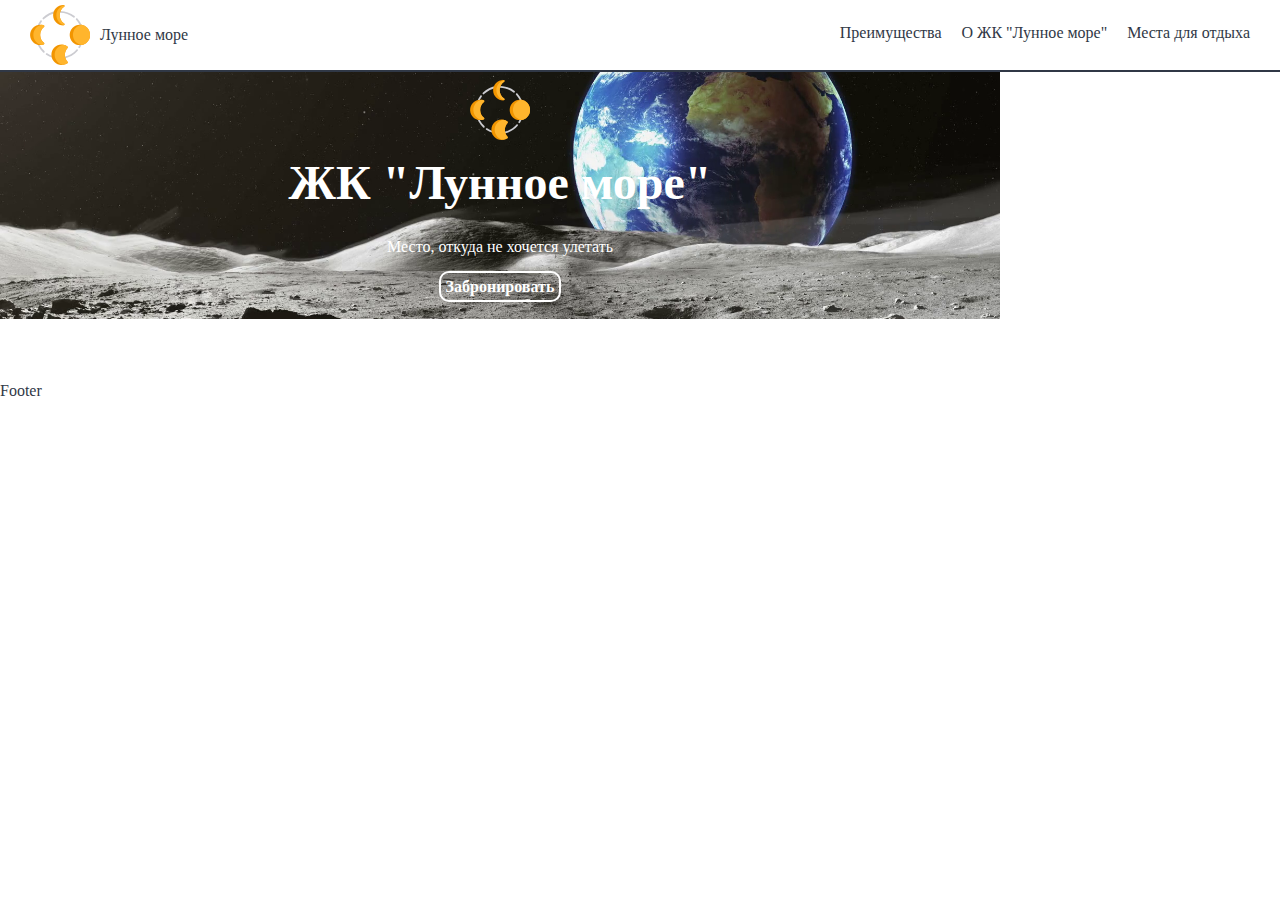
==== html-boilerplate-master/src/index.html @ 0a8fdeab "update index.html and style.css pass 4" ====
<!DOCTYPE html>
<html lang="ru">
<head>
    <meta charset="UTF-8">
    <meta name="viewport" content="width=device-width, initial-scale=1.0">
    <meta http-equiv="X-UA-Compatible" content="ie=edge">
    <title>Project1_Rrudger</title>

    <link rel="stylesheet" href="styles/style.css">
</head>
<body>
	<header class='header'>
		<div class='logo'><img src='images/logo.svg' height='60px' hspace='10ox' alt='logo'> Лунное море</div>
		<nav>
			<ul class='horizontal_menu'>
			<li>Преимущества</li>
				<li>О ЖК "Лунное море"</li>
				<li>Места для отдыха</li>
			</ul>
		</nav>
	</header>
	<main>
		<div class='block1'>
			<img src="images/logo.svg" height="60px" alt="logo"/>
			<h1>ЖК "Лунное море"</h1>
			<p>Место, откуда не хочется улетать</p>
			<a href="www.yandex.ru">Забронировать</a>
		</div>
	</main>
	<footer>Footer</footer>
</body>
</html>
---- html-boilerplate-master/src/styles/style.css ----
body {
	font-family: serif;
	font-size: 16px;
	color: #303846;
	line-height: 1.5;
	margin-left:0;
}

h1 {
	font-size:3em;
	margin-bottom: 0;
	margin-top:0;
}

h2 {
	font-size: 1.8em;
	margin-top:0;
	margin-bottom:0.5em;
}
.header {
	position:fixed;
	top:0;
	left:0;
	right:0;
	height:60px;
	padding:5px 20px 5px 20px;
	border-bottom-style:solid;
	border-bottom-width:2px;
	background:#fff;
	display:flex;
	justify-content:space-between;
}

.horizontal_menu {
	display: flex;
	align-items:center;
	justify-content: flex-end;
	list-style: none;
}

.horizontal_menu li {
	padding:0 10px;
}

.logo {
	display:flex;
	align-items:center;
}

.block1{
	width:1000px;
	flex:1 1 auto;
	margin: 60px 0 60px;
	padding: 20px 0 20px;
	background: url("../images/banner.png");
	background-position:center;
	background-size:cover;
	color:#fff;
	text-align:center;
}

.block1 a{
	text-decoration:none;
	font-size:1em;
	font-weight:bold;
	color:#fff;
	border: 2px solid #fff;
	border-radius:10px;
	margin:0 10px;
	padding:5px;
}

main {}


/** CSS STYLE **/
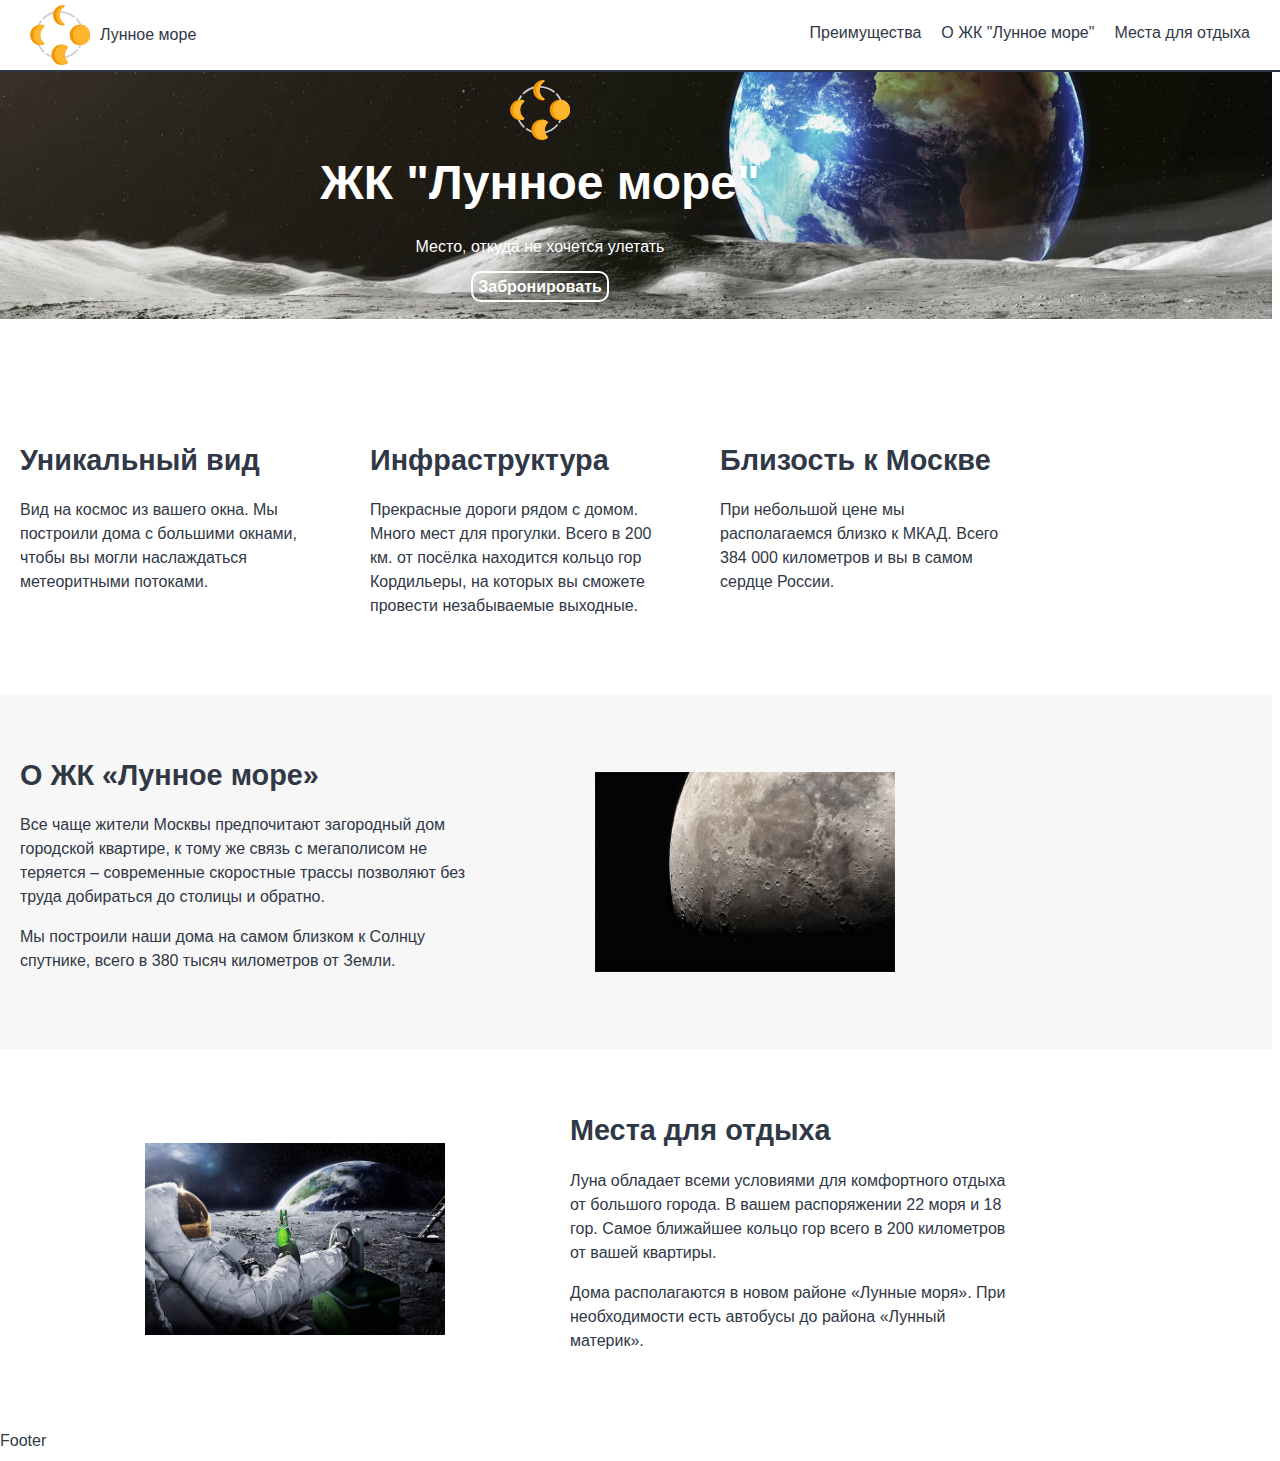
==== commit 3de0b073: "update indext.html and style.css pass5" ====
--- a/html-boilerplate-master/src/index.html
+++ b/html-boilerplate-master/src/index.html
@@ -13,19 +13,58 @@
 		<div class='logo'><img src='images/logo.svg' height='60px' hspace='10ox' alt='logo'> Лунное море</div>
 		<nav>
 			<ul class='horizontal_menu'>
-			<li>Преимущества</li>
-				<li>О ЖК "Лунное море"</li>
-				<li>Места для отдыха</li>
+				<li><a href="#advantage">Преимущества</a></li>
+				<li><a href="#about_JK">О ЖК "Лунное море"</a></li>
+				<li><a href="#place_for_rest">Места для отдыха</a></li>
 			</ul>
 		</nav>
 	</header>
 	<main>
 		<div class='block1'>
-			<img src="images/logo.svg" height="60px" alt="logo"/>
-			<h1>ЖК "Лунное море"</h1>
-			<p>Место, откуда не хочется улетать</p>
-			<a href="www.yandex.ru">Забронировать</a>
+			<div class='textblock'>
+				<img src="images/logo.svg" height="60px" alt="logo"/>
+				<h1>ЖК "Лунное море"</h1>
+				<p>Место, откуда не хочется улетать</p>
+				<a href="www.yandex.ru">Забронировать</a>
+			</div>
 		</div>
+
+		<section class="advantage"><a name="advantage"></a>
+			<div class="inside_block">
+			<div class="textblock">
+				<h2>Уникальный вид</h2>
+				<p>Вид на космос из вашего окна. Мы построили дома с большими окнами, чтобы вы могли наслаждаться метеоритными потоками.</p>
+			</div>
+			<div class="textblock">
+				<h2>Инфраструктура</h2>
+				<p>Прекрасные дороги рядом с домом. Много мест для прогулки. Всего в 200 км. от посёлка находится кольцо гор Кордильеры, на которых вы сможете провести незабываемые выходные.</p>
+			</div>
+			<div class="textblock">
+				<h2>Близость к Москве</h2>
+				<p>При небольшой цене мы располагаемся близко к МКАД. Всего 384 000 километров и вы в самом сердце России.</p>
+			</div>
+			</div>
+		</section>
+		<section class="about_JK"><a name="about_JK"></a>
+			<div class="inside_block">
+			<div class="textblock">
+				<h2>О ЖК «Лунное море»</h2>
+				<p>Все чаще жители Москвы предпочитают загородный дом городской квартире, к тому же связь с мегаполисом не теряется – современные скоростные трассы позволяют без труда добираться до столицы и обратно.</p>
+				<p>Мы построили наши дома на самом близком к Солнцу спутнике, всего в 380 тысяч километров от Земли.</p>
+			</div>
+				<img src="images/moon-1.jpg" alt="moon1">
+			</div>
+		</section>
+		<section class="place_for_rest"><a name="place_for_rest"></a>
+			<div class="inside_block">
+			<img src="images/moon-2.jpg" alt="moon2">
+			<div class="textblock">
+				<h2>Места для отдыха</h2>
+				<p>Луна обладает всеми условиями для комфортного отдыха от большого города. В вашем распоряжении 22 моря и 18 гор. Самое ближайшее кольцо гор всего в 200 километров от вашей квартиры.</p>
+				<p>Дома располагаются в новом районе «Лунные моря». При необходимости есть автобусы до района «Лунный материк».</p>
+			</div>
+			</div>
+		</section>
 	</main>
 	<footer>Footer</footer>
 </body>
--- a/html-boilerplate-master/src/styles/style.css
+++ b/html-boilerplate-master/src/styles/style.css
@@ -1,5 +1,5 @@
 body {
-	font-family: serif;
+	font-family: sans-serif;
 	font-size: 16px;
 	color: #303846;
 	line-height: 1.5;
@@ -16,7 +16,9 @@
 	font-size: 1.8em;
 	margin-top:0;
 	margin-bottom:0.5em;
+	white-space:nowrap;
 }
+
 .header {
 	position:fixed;
 	top:0;
@@ -42,13 +44,18 @@
 	padding:0 10px;
 }
 
+nav a {
+	color:#303846;
+	text-decoration:none;
+}
+
 .logo {
 	display:flex;
 	align-items:center;
 }
 
 .block1{
-	width:1000px;
+	width:100%;
 	flex:1 1 auto;
 	margin: 60px 0 60px;
 	padding: 20px 0 20px;
@@ -56,7 +63,12 @@
 	background-position:center;
 	background-size:cover;
 	color:#fff;
+}
+
+.block1 .textblock {
+	width:1000px;
 	text-align:center;
+	padding:0 40px;
 }
 
 .block1 a{
@@ -70,7 +82,33 @@
 	padding:5px;
 }
 
-main {}
+.inside_block {
+	width:1000px;
+	padding:60px 20px;
+	display:flex;
+        flex-direction:row;
+	justify-content:space-between;
+}
+
+.inside_block .textblock {
+        width:45%;
+}
+
+.inside_block img {
+        width:30%;
+        max-width:100%;
+        height:auto;
+        margin:auto;
+}
+
+.advantage .textblock {
+	width:30%;
+}
+
+.about_JK {
+	width:100%;
+	background-color:#f7f7f7;
+}
 
 
 /** CSS STYLE **/
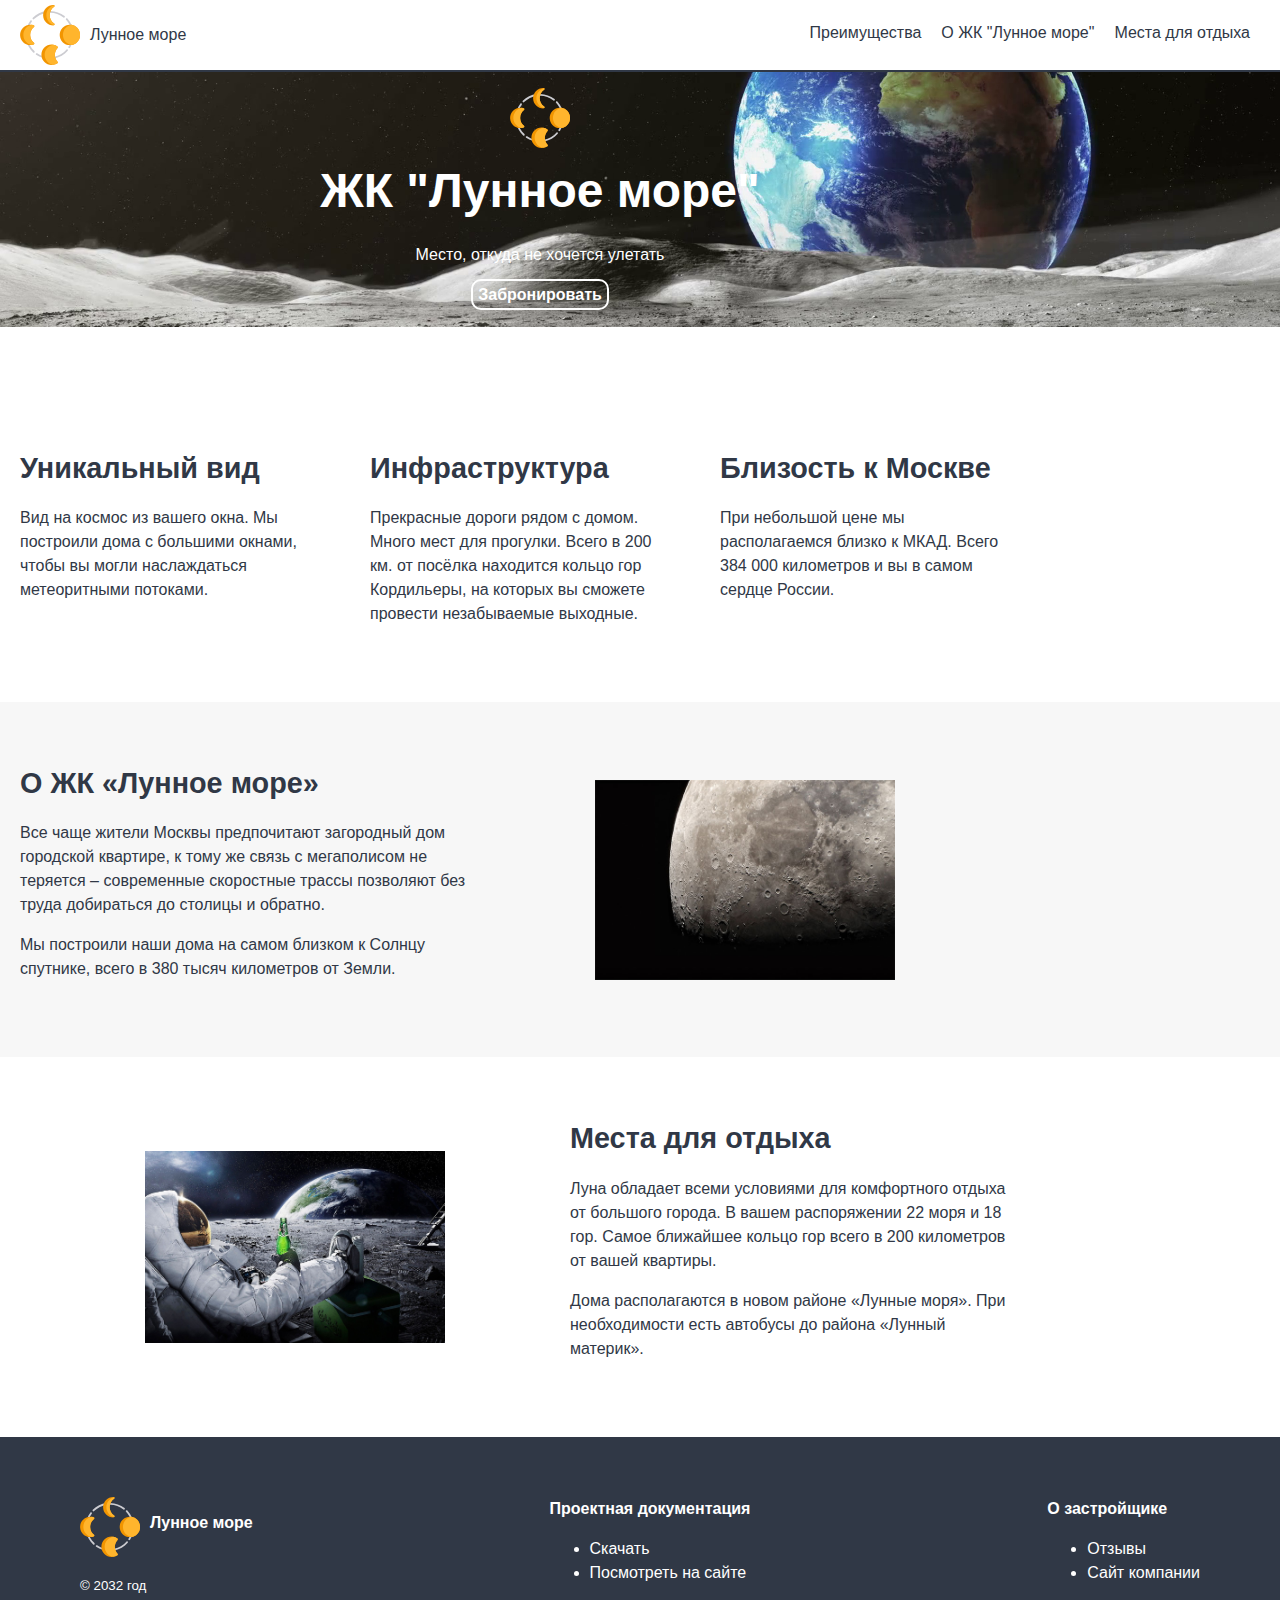
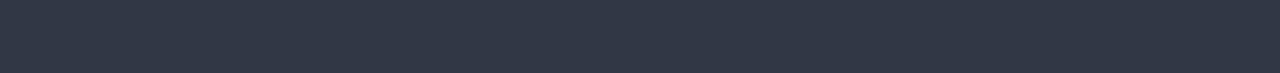
==== commit 9d4619cc: "update index.html and style.css pass 6" ====
--- a/html-boilerplate-master/src/index.html
+++ b/html-boilerplate-master/src/index.html
@@ -10,7 +10,7 @@
 </head>
 <body>
 	<header class='header'>
-		<div class='logo'><img src='images/logo.svg' height='60px' hspace='10ox' alt='logo'> Лунное море</div>
+		<div class='logo'><img src='images/logo.svg' height='60px' alt='logo'> Лунное море</div>
 		<nav>
 			<ul class='horizontal_menu'>
 				<li><a href="#advantage">Преимущества</a></li>
@@ -19,13 +19,14 @@
 			</ul>
 		</nav>
 	</header>
-	<main>
+
+			<main>
 		<div class='block1'>
 			<div class='textblock'>
 				<img src="images/logo.svg" height="60px" alt="logo"/>
 				<h1>ЖК "Лунное море"</h1>
 				<p>Место, откуда не хочется улетать</p>
-				<a href="www.yandex.ru">Забронировать</a>
+				<a class ="button" href="form.html">Забронировать</a>
 			</div>
 		</div>
 
@@ -66,6 +67,28 @@
 			</div>
 		</section>
 	</main>
-	<footer>Footer</footer>
+<footer>
+		<div class="column">
+			<div class="logo"><img src='images/logo.svg' height='60px' alt='logo'><h2>Лунное море</h2></div>
+			<p><small>&copy 2032 год</small></p>
+		</div>
+		<div class="column">
+			<h2>Проектная документация</h2>
+			<ul>
+				<li>Скачать</li>
+				<li>Посмотреть на сайте</li>
+			</ul>
+
+		</div>
+		<div class="column">
+			<h2>О застройщике</h2>
+			<ul>
+				<li>Отзывы</li>
+				<li>Сайт компании</li>
+			</ul>
+
+		</div>
+	
+</footer>
 </body>
 </html>
--- a/html-boilerplate-master/src/styles/style.css
+++ b/html-boilerplate-master/src/styles/style.css
@@ -1,9 +1,16 @@
+html, body {
+	height:100%;
+}
+
 body {
 	font-family: sans-serif;
 	font-size: 16px;
 	color: #303846;
 	line-height: 1.5;
 	margin-left:0;
+	margin-right:0;
+	display:flex;
+	flex-direction:column;
 }
 
 h1 {
@@ -54,6 +61,10 @@
 	align-items:center;
 }
 
+.logo img {
+	margin-right:10px;
+}
+
 .block1{
 	width:100%;
 	flex:1 1 auto;
@@ -71,7 +82,7 @@
 	padding:0 40px;
 }
 
-.block1 a{
+.button{
 	text-decoration:none;
 	font-size:1em;
 	font-weight:bold;
@@ -110,5 +121,79 @@
 	background-color:#f7f7f7;
 }
 
+main {
+	flex:1 0 auto;
+}
+
+footer {
+	flex: 0 0 auto;
+	background-color:#303846;
+	color:white;
+	padding:60px 40px;
+	display:flex;
+	justify-content:space-between;
+}
+
+footer h2 {
+	font-size:1em;
+	color:white;
+}
+
+.column {
+	margin:0 40px;
+}
+
+
+
+#background_form {
+	background-color:#f7f7f7;
+	position:fixed;
+	width:100%;
+	height:100%;
+	top:0;
+	left:0;
+}
+
+#order_form {
+	margin-left:auto;
+	margin-right:auto;
+	width:50%;
+}
+
+#order_form fieldset {
+	border:1px solid #09d3ac;
+}
+
+#order_form legend {
+	color:#09d3ac;
+	font-weight:bold;
+}
+
+#order_form .button{
+	color:#09d3ac;
+	border:1px solid #09d3ac;
+	padding:10px;
+	margin:20px;
+}
+
+#order_form h2 {
+	padding:10px;
+	text-align:center;
+}
+
+.field_name {
+	grid-area:field_name;
+}
+
+.field {
+	grid-area:field;
+}
+
+.main_field {
+	display:grid;
+	grid-template-columns:repeat(10, 1fr);
+	grid-template-areas:"field_name field_name field field field field field field field field";
+	justify-items:start;
+}
 
 /** CSS STYLE **/
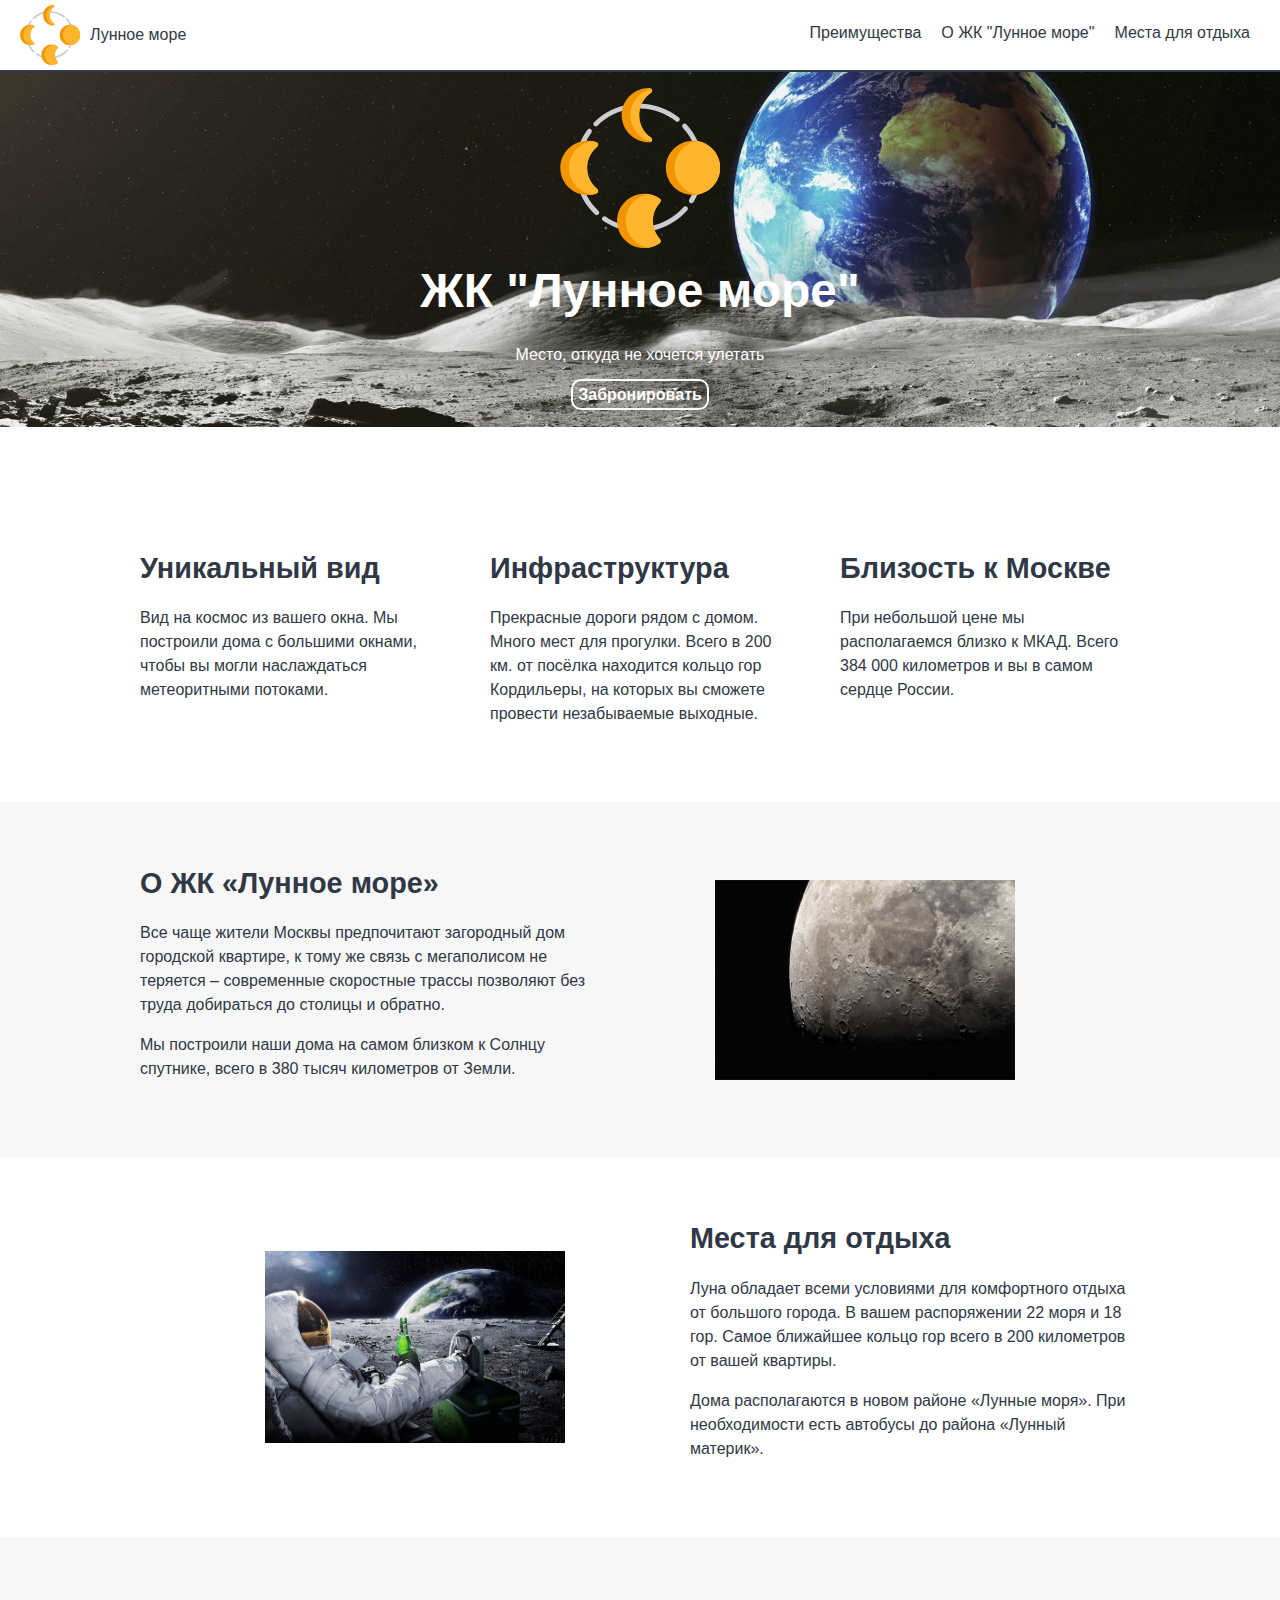
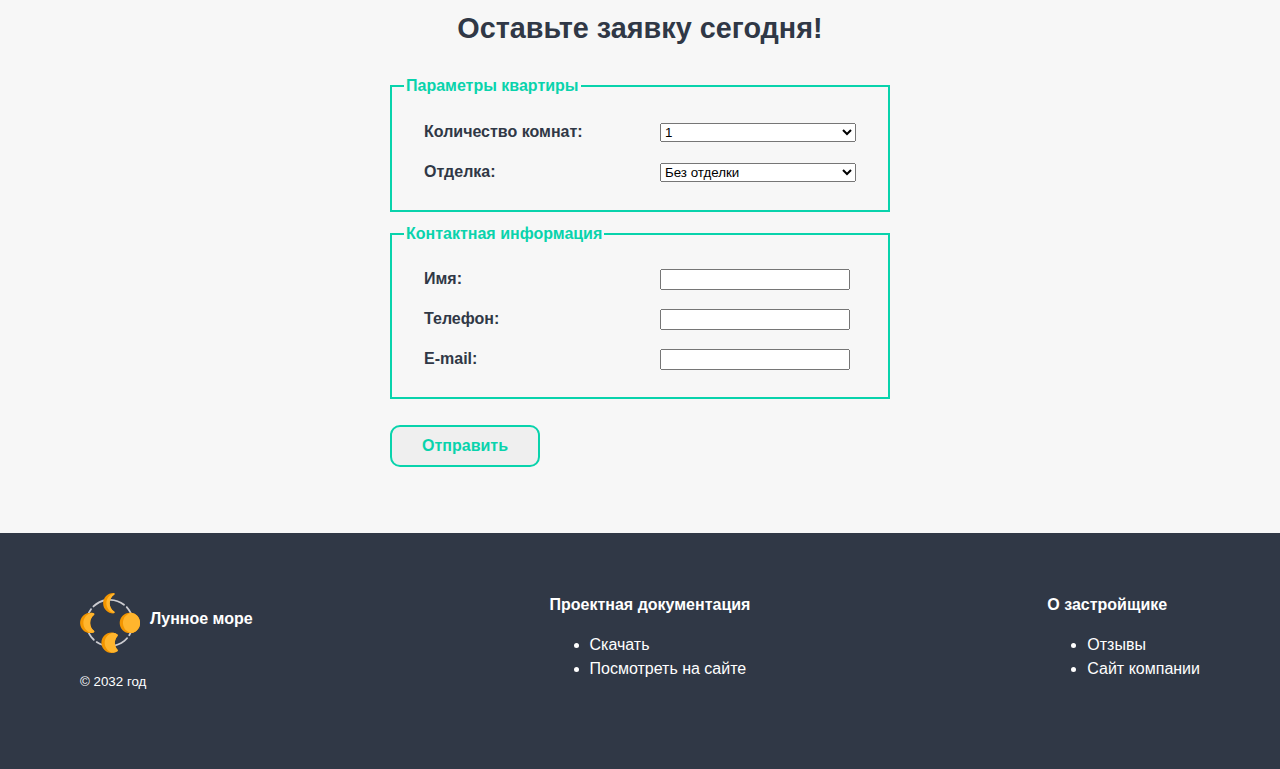
==== commit 951a2254: "update index.html and style.css, delete form.html" ====
--- a/html-boilerplate-master/src/index.html
+++ b/html-boilerplate-master/src/index.html
@@ -12,10 +12,10 @@
 	<header class='header'>
 		<div class='logo'><img src='images/logo.svg' height='60px' alt='logo'> Лунное море</div>
 		<nav>
-			<ul class='horizontal_menu'>
+			<ul class='horizontal-menu'>
 				<li><a href="#advantage">Преимущества</a></li>
-				<li><a href="#about_JK">О ЖК "Лунное море"</a></li>
-				<li><a href="#place_for_rest">Места для отдыха</a></li>
+				<li><a href="#about-JK">О ЖК "Лунное море"</a></li>
+				<li><a href="#place-for-rest">Места для отдыха</a></li>
 			</ul>
 		</nav>
 	</header>
@@ -23,32 +23,32 @@
 			<main>
 		<div class='block1'>
 			<div class='textblock'>
-				<img src="images/logo.svg" height="60px" alt="logo"/>
+				<img src="images/logo.svg" alt="logo"/>
 				<h1>ЖК "Лунное море"</h1>
 				<p>Место, откуда не хочется улетать</p>
-				<a class ="button" href="form.html">Забронировать</a>
+				<a class ="button" href="#order-form">Забронировать</a>
 			</div>
 		</div>
 
-		<section class="advantage"><a name="advantage"></a>
-			<div class="inside_block">
-			<div class="textblock">
+		<section id="advantage">
+			<div class="inside-block">
+			<div class="textblock-width30">
 				<h2>Уникальный вид</h2>
 				<p>Вид на космос из вашего окна. Мы построили дома с большими окнами, чтобы вы могли наслаждаться метеоритными потоками.</p>
 			</div>
-			<div class="textblock">
+			<div class="textblock-width30">
 				<h2>Инфраструктура</h2>
 				<p>Прекрасные дороги рядом с домом. Много мест для прогулки. Всего в 200 км. от посёлка находится кольцо гор Кордильеры, на которых вы сможете провести незабываемые выходные.</p>
 			</div>
-			<div class="textblock">
+			<div class="textblock-width30">
 				<h2>Близость к Москве</h2>
 				<p>При небольшой цене мы располагаемся близко к МКАД. Всего 384 000 километров и вы в самом сердце России.</p>
 			</div>
 			</div>
 		</section>
-		<section class="about_JK"><a name="about_JK"></a>
-			<div class="inside_block">
-			<div class="textblock">
+		<section id="about-JK">
+			<div class="inside-block">
+			<div class="textblock-width45">
 				<h2>О ЖК «Лунное море»</h2>
 				<p>Все чаще жители Москвы предпочитают загородный дом городской квартире, к тому же связь с мегаполисом не теряется – современные скоростные трассы позволяют без труда добираться до столицы и обратно.</p>
 				<p>Мы построили наши дома на самом близком к Солнцу спутнике, всего в 380 тысяч километров от Земли.</p>
@@ -56,23 +56,70 @@
 				<img src="images/moon-1.jpg" alt="moon1">
 			</div>
 		</section>
-		<section class="place_for_rest"><a name="place_for_rest"></a>
-			<div class="inside_block">
+		<section id="place-for-rest">
+			<div class="inside-block">
 			<img src="images/moon-2.jpg" alt="moon2">
-			<div class="textblock">
+			<div class="textblock-width45">
 				<h2>Места для отдыха</h2>
 				<p>Луна обладает всеми условиями для комфортного отдыха от большого города. В вашем распоряжении 22 моря и 18 гор. Самое ближайшее кольцо гор всего в 200 километров от вашей квартиры.</p>
 				<p>Дома располагаются в новом районе «Лунные моря». При необходимости есть автобусы до района «Лунный материк».</p>
 			</div>
 			</div>
 		</section>
+		<div id="background-form">
+			<form id="order-form">
+				<div id="form-inside-block">
+				<h2>Оставьте заявку сегодня!</h2>
+				<fieldset>
+					<legend>Параметры квартиры</legend>
+					<div class="main-field">
+						<div class="field-name">
+							<p>Количество комнат:</p>
+							<p>Отделка:</p>
+						</div>
+
+						<div class="field">
+							<p><select name="camera-select">
+								<option value="1" selected >1</option>
+								<option value="2">2</option>
+								<option value="3">3</option>
+							</select></p>
+
+							<p><select name="decorating">
+								<option value="1" selected>Без отделки</option>
+								<option value="2">Эконом</option>
+								<option value="3">Люкс</option>
+							</select></p>
+						</div>
+					</div>
+				</fieldset>
+				<fieldset>
+					<legend>Контактная информация</legend>
+					<div class="main-field">
+						<div class="field-name">
+							<p><label for="input-name">Имя:</label></p>
+							<p><label for="input-tel">Телефон:</label></p>
+							<p><label for="input-email">E-mail:</label></p>
+						</div>
+						<div class="field">
+							<p><input type="text" id="input-name"></p>
+							<p><input type="text" id="input-tel"</p>
+							<p><input type="text" id="input-email"></p>
+						</div>
+					</div>
+				</fieldset>
+				<p><input type="submit" class="button" form="order-form" value="Отправить"></p>
+				</div>
+			</form>
+		</div>
+
 	</main>
 <footer>
-		<div class="column">
+		<div class="footer-column">
 			<div class="logo"><img src='images/logo.svg' height='60px' alt='logo'><h2>Лунное море</h2></div>
 			<p><small>&copy 2032 год</small></p>
 		</div>
-		<div class="column">
+		<div class="footer-column">
 			<h2>Проектная документация</h2>
 			<ul>
 				<li>Скачать</li>
@@ -80,7 +127,7 @@
 			</ul>
 
 		</div>
-		<div class="column">
+		<div class="footer-column">
 			<h2>О застройщике</h2>
 			<ul>
 				<li>Отзывы</li>
--- a/html-boilerplate-master/src/styles/style.css
+++ b/html-boilerplate-master/src/styles/style.css
@@ -1,5 +1,5 @@
 html, body {
-	height:100%;
+	height: 100%;
 }
 
 body {
@@ -7,193 +7,225 @@
 	font-size: 16px;
 	color: #303846;
 	line-height: 1.5;
-	margin-left:0;
-	margin-right:0;
-	display:flex;
-	flex-direction:column;
+	margin-left: 0;
+	margin-right: 0;
+	display: flex;
+	flex-direction: column;
+	padding: 0;
+}
+
+main {
+        flex: 1 0 auto;
+}
+
+footer {
+        flex: 0 0 auto;
+        background-color: #303846;
+        color: white;
+        padding: 60px 40px;
+        display: flex;
+        justify-content: space-between;
 }
 
 h1 {
-	font-size:3em;
+	font-size: 3em;
 	margin-bottom: 0;
-	margin-top:0;
+	margin-top: 0;
 }
 
 h2 {
 	font-size: 1.8em;
-	margin-top:0;
-	margin-bottom:0.5em;
-	white-space:nowrap;
+	margin-top: 0;
+	margin-bottom: 0.5em;
+	white-space: nowrap;
 }
 
 .header {
-	position:fixed;
-	top:0;
-	left:0;
-	right:0;
-	height:60px;
-	padding:5px 20px 5px 20px;
-	border-bottom-style:solid;
-	border-bottom-width:2px;
-	background:#fff;
-	display:flex;
-	justify-content:space-between;
-}
-
-.horizontal_menu {
-	display: flex;
-	align-items:center;
+	position: fixed;
+	top: 0;
+	left: 0;
+	right: 0;
+	height: 60px;
+	padding: 5px 20px 5px 20px;
+	border-bottom-style: solid;
+	border-bottom-width: 2px;
+	background: #fff;
+	display: flex;
+	justify-content: space-between;
+}
+
+.horizontal-menu {
+	display: flex;
+	align-items: center;
 	justify-content: flex-end;
 	list-style: none;
 }
 
-.horizontal_menu li {
-	padding:0 10px;
+.horizontal-menu li {
+	padding: 0 10px;
 }
 
 nav a {
-	color:#303846;
-	text-decoration:none;
+	color: #303846;
+	text-decoration: none;
 }
 
 .logo {
-	display:flex;
-	align-items:center;
+	display: flex;
+	align-items: center;
 }
 
 .logo img {
-	margin-right:10px;
+	margin-right: 10px;
+}
+
+section {
+	display: flex;
+	align-items: center;
+	align-content: center; 
+	justify-content: center;
 }
 
 .block1{
-	width:100%;
-	flex:1 1 auto;
+	width: 100%;
+	flex: 1 1 auto;
 	margin: 60px 0 60px;
 	padding: 20px 0 20px;
 	background: url("../images/banner.png");
-	background-position:center;
-	background-size:cover;
-	color:#fff;
+	background-position: center;
+	background-size: cover;
+	color: #fff;
+	display: flex;
+	align-items: center;
+	align-content: center; 
+	justify-content: center;
 }
 
 .block1 .textblock {
-	width:1000px;
-	text-align:center;
-	padding:0 40px;
+	width: 1000px;
+	text-align: center;
+	padding: 0 40px;
+}
+
+.block1 .textblock img {
+	height: 10em;
 }
 
 .button{
-	text-decoration:none;
-	font-size:1em;
-	font-weight:bold;
-	color:#fff;
+	text-decoration: none;
+	font-size: 1em;
+	font-weight: bold;
+	color: #fff;
 	border: 2px solid #fff;
-	border-radius:10px;
-	margin:0 10px;
-	padding:5px;
-}
-
-.inside_block {
-	width:1000px;
-	padding:60px 20px;
-	display:flex;
-        flex-direction:row;
-	justify-content:space-between;
-}
-
-.inside_block .textblock {
-        width:45%;
-}
-
-.inside_block img {
-        width:30%;
-        max-width:100%;
-        height:auto;
-        margin:auto;
-}
-
-.advantage .textblock {
-	width:30%;
-}
-
-.about_JK {
-	width:100%;
-	background-color:#f7f7f7;
-}
-
-main {
-	flex:1 0 auto;
-}
-
-footer {
-	flex: 0 0 auto;
-	background-color:#303846;
-	color:white;
-	padding:60px 40px;
-	display:flex;
-	justify-content:space-between;
+	border-radius: 10px;
+	margin: 0 10px;
+	padding: 5px;
+}
+
+.inside-block {
+	width: 1000px;
+	padding: 60px 60px;
+	display: flex;
+        flex-direction: row;
+	justify-content: space-between;
+}
+
+.textblock-width45 {
+        width: 45%;
+}
+
+.inside-block img {
+        width: 30%;
+        max-width: 100%;
+        height: auto;
+        margin: auto;
+}
+
+.textblock-width30 {
+	width: 30%;
+}
+
+#about-JK {
+	width: 100%;
+	background-color: #f7f7f7;
 }
 
 footer h2 {
-	font-size:1em;
-	color:white;
-}
-
-.column {
-	margin:0 40px;
-}
-
-
-
-#background_form {
-	background-color:#f7f7f7;
-	position:fixed;
-	width:100%;
-	height:100%;
-	top:0;
-	left:0;
-}
-
-#order_form {
-	margin-left:auto;
-	margin-right:auto;
-	width:50%;
-}
-
-#order_form fieldset {
-	border:1px solid #09d3ac;
-}
-
-#order_form legend {
-	color:#09d3ac;
-	font-weight:bold;
-}
-
-#order_form .button{
-	color:#09d3ac;
-	border:1px solid #09d3ac;
-	padding:10px;
-	margin:20px;
-}
-
-#order_form h2 {
-	padding:10px;
-	text-align:center;
-}
-
-.field_name {
-	grid-area:field_name;
+	font-size: 1em;
+	color: white;
+}
+
+.footer-column {
+	margin: 0 40px;
+}
+
+
+
+#background-form {
+	background-color: #f7f7f7;
+	margin-bottom:-20px;
+}
+
+#order-form {
+	padding: 60px 0;
+	margin-left: auto;
+	margin-right: auto;
+	width: 1000px;
+}
+
+#form-inside-block {
+	margin-left: auto;
+	margin-right: auto;
+	width: 50%;
+}
+
+#order-form fieldset {
+	margin: 10px 0;
+	border: 2px solid #09d3ac;
+}
+
+#order-form legend {
+	color: #09d3ac;
+	font-weight: bold;
+}
+
+#order-form .button{
+	color: #09d3ac;
+	border: 2px solid #09d3ac;
+	padding: 10px;
+	margin: 10px 0;
+	width: 30%;
+}
+
+#order-form h2 {
+	padding: 10px;
+	text-align: center;
+}
+
+.field-name {
+	margin: 0 20px;
+	grid-area: field-name;
+	font-weight: bold;
 }
 
 .field {
-	grid-area:field;
-}
-
-.main_field {
-	display:grid;
-	grid-template-columns:repeat(10, 1fr);
-	grid-template-areas:"field_name field_name field field field field field field field field";
-	justify-items:start;
+	margin: 0 20px;
+	grid-area: field;
+}
+
+.main-field {
+	display: grid;
+	grid-template-columns: repeat(10, 1fr);
+	grid-template-areas: "field-name field-name field-name field-name field-name field field field field field field";
+}
+
+select {
+	width: 100%;
+}
+
+.field input {
+	width: 93%;
+
 }
 
 /** CSS STYLE **/
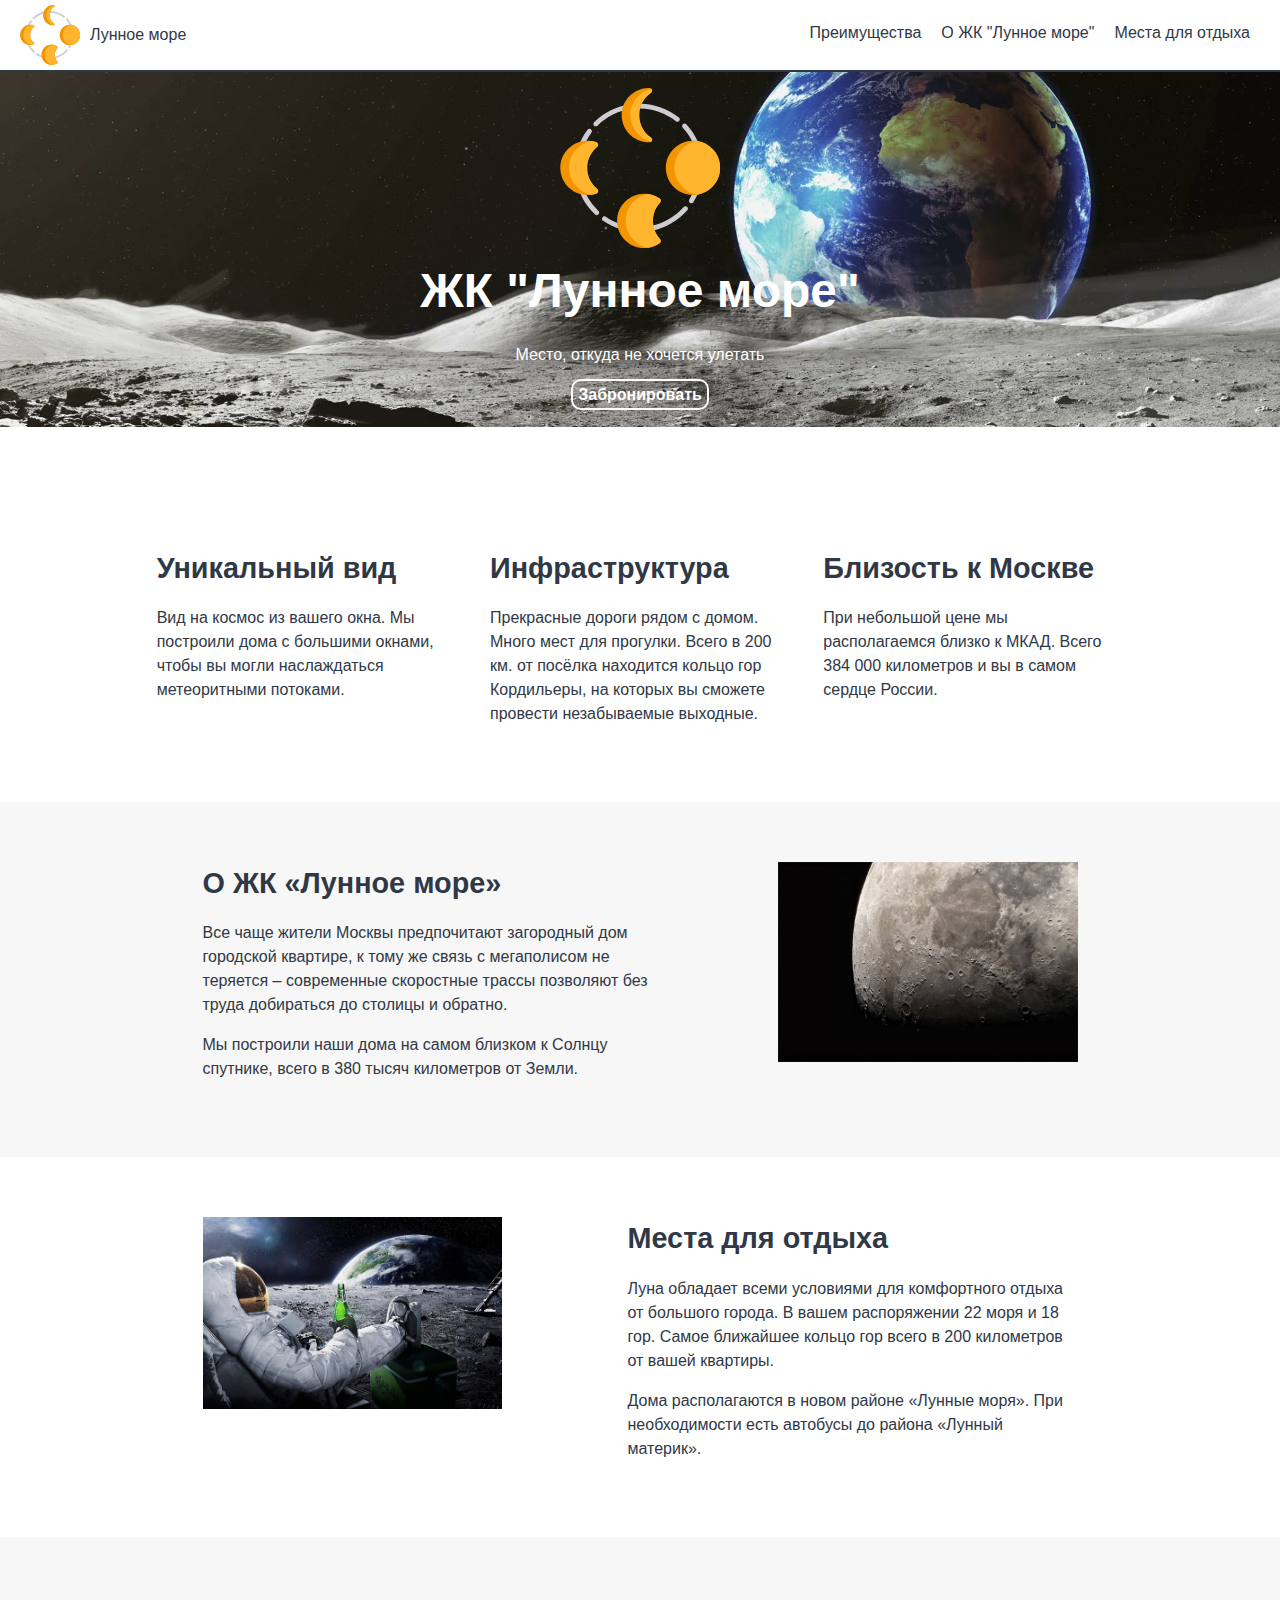
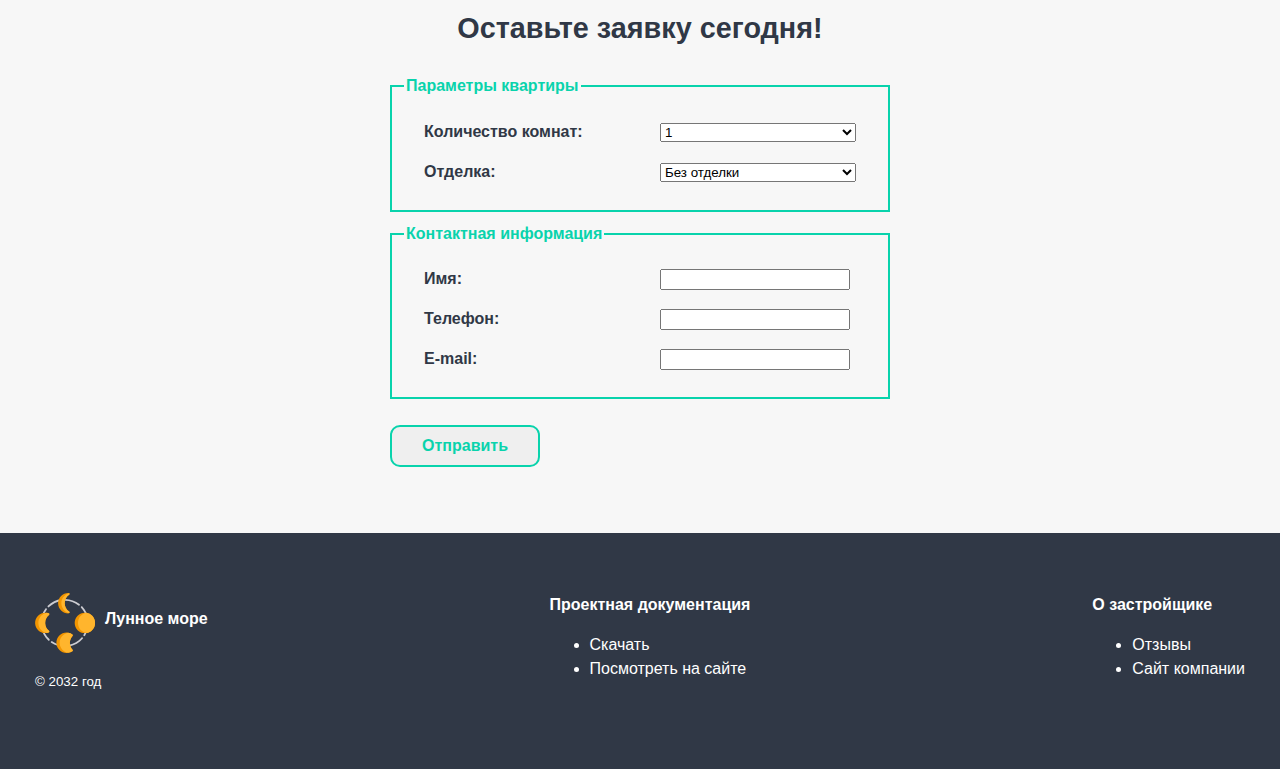
==== commit 40131ff8: "update index.html and style.css check2" ====
--- a/html-boilerplate-master/src/index.html
+++ b/html-boilerplate-master/src/index.html
@@ -8,11 +8,11 @@
 
     <link rel="stylesheet" href="styles/style.css">
 </head>
-<body>
-	<header class='header'>
-		<div class='logo'><img src='images/logo.svg' height='60px' alt='logo'> Лунное море</div>
+<body class='flex-block'>
+	<header class='flex-block header'>
+		<div class='flex-block logo'><img src='images/logo.svg' height='60px' alt='logo'> Лунное море</div>
 		<nav>
-			<ul class='horizontal-menu'>
+			<ul class='flex-block horizontal-menu'>
 				<li><a href="#advantage">Преимущества</a></li>
 				<li><a href="#about-JK">О ЖК "Лунное море"</a></li>
 				<li><a href="#place-for-rest">Места для отдыха</a></li>
@@ -21,8 +21,8 @@
 	</header>
 
 			<main>
-		<div class='block1'>
-			<div class='textblock'>
+		<div class='flex-block description'>
+			<div class='container'>
 				<img src="images/logo.svg" alt="logo"/>
 				<h1>ЖК "Лунное море"</h1>
 				<p>Место, откуда не хочется улетать</p>
@@ -30,45 +30,45 @@
 			</div>
 		</div>
 
-		<section id="advantage">
-			<div class="inside-block">
-			<div class="textblock-width30">
+		<section class='flex-block section' id="advantage">
+			<div class="flex-block container">
+			<div class="width-30">
 				<h2>Уникальный вид</h2>
 				<p>Вид на космос из вашего окна. Мы построили дома с большими окнами, чтобы вы могли наслаждаться метеоритными потоками.</p>
 			</div>
-			<div class="textblock-width30">
+			<div class="width-30">
 				<h2>Инфраструктура</h2>
 				<p>Прекрасные дороги рядом с домом. Много мест для прогулки. Всего в 200 км. от посёлка находится кольцо гор Кордильеры, на которых вы сможете провести незабываемые выходные.</p>
 			</div>
-			<div class="textblock-width30">
+			<div class="width-30">
 				<h2>Близость к Москве</h2>
 				<p>При небольшой цене мы располагаемся близко к МКАД. Всего 384 000 километров и вы в самом сердце России.</p>
 			</div>
 			</div>
 		</section>
-		<section id="about-JK">
-			<div class="inside-block">
-			<div class="textblock-width45">
+		<section id="about-JK" class="flex-block section about-JK">
+			<div class="flex-block container">
+			<div class="width-45">
 				<h2>О ЖК «Лунное море»</h2>
 				<p>Все чаще жители Москвы предпочитают загородный дом городской квартире, к тому же связь с мегаполисом не теряется – современные скоростные трассы позволяют без труда добираться до столицы и обратно.</p>
 				<p>Мы построили наши дома на самом близком к Солнцу спутнике, всего в 380 тысяч километров от Земли.</p>
 			</div>
-				<img src="images/moon-1.jpg" alt="moon1">
+			<div class="width-30 image"><img src="images/moon-1.jpg" alt="moon1"></div>
 			</div>
 		</section>
-		<section id="place-for-rest">
-			<div class="inside-block">
-			<img src="images/moon-2.jpg" alt="moon2">
-			<div class="textblock-width45">
+		<section id="place-for-rest" class="flex-block section">
+			<div class="flex-block container">
+			<div class="width-30"><img src="images/moon-2.jpg" alt="moon2"></div>
+			<div class="width-45">
 				<h2>Места для отдыха</h2>
 				<p>Луна обладает всеми условиями для комфортного отдыха от большого города. В вашем распоряжении 22 моря и 18 гор. Самое ближайшее кольцо гор всего в 200 километров от вашей квартиры.</p>
 				<p>Дома располагаются в новом районе «Лунные моря». При необходимости есть автобусы до района «Лунный материк».</p>
 			</div>
 			</div>
 		</section>
-		<div id="background-form">
-			<form id="order-form">
-				<div id="form-inside-block">
+		<div class="background-form">
+			<form id="order-form" class="order-form">
+				<div class="form-container">
 				<h2>Оставьте заявку сегодня!</h2>
 				<fieldset>
 					<legend>Параметры квартиры</legend>
@@ -108,18 +108,19 @@
 						</div>
 					</div>
 				</fieldset>
-				<p><input type="submit" class="button" form="order-form" value="Отправить"></p>
+				<p><input type="submit" class="width-30 button" form="order-form" value="Отправить"></p>
 				</div>
 			</form>
 		</div>
 
 	</main>
-<footer>
-		<div class="footer-column">
-			<div class="logo"><img src='images/logo.svg' height='60px' alt='logo'><h2>Лунное море</h2></div>
+<footer class="flex-block section">
+	<div class="flex-block container">
+		<div>
+			<div class="flex-block logo"><img src='images/logo.svg' height='60px' alt='logo'><h2>Лунное море</h2></div>
 			<p><small>&copy 2032 год</small></p>
 		</div>
-		<div class="footer-column">
+		<div>
 			<h2>Проектная документация</h2>
 			<ul>
 				<li>Скачать</li>
@@ -127,7 +128,7 @@
 			</ul>
 
 		</div>
-		<div class="footer-column">
+		<div>
 			<h2>О застройщике</h2>
 			<ul>
 				<li>Отзывы</li>
@@ -135,7 +136,7 @@
 			</ul>
 
 		</div>
-	
+		</div>
 </footer>
 </body>
 </html>
--- a/html-boilerplate-master/src/styles/style.css
+++ b/html-boilerplate-master/src/styles/style.css
@@ -1,3 +1,28 @@
+:root { 
+        --grey: #303846;      
+        --green: #09d3ac;      
+        --yellow: #f7f7f7;      
+}
+
+.flex-block {
+	display: flex;
+	justify-content: space-between;
+}
+
+.container {
+        width: 1000px;
+        padding: 60px 15px 60px 15px;
+        justify-content: space-around;
+}
+
+.width-30 {
+        width: 30%;
+}
+
+.width-45 {
+        width: 45%;
+}
+
 html, body {
 	height: 100%;
 }
@@ -5,26 +30,16 @@
 body {
 	font-family: sans-serif;
 	font-size: 16px;
-	color: #303846;
+	color: var(--grey);
 	line-height: 1.5;
 	margin-left: 0;
 	margin-right: 0;
-	display: flex;
 	flex-direction: column;
 	padding: 0;
 }
 
 main {
         flex: 1 0 auto;
-}
-
-footer {
-        flex: 0 0 auto;
-        background-color: #303846;
-        color: white;
-        padding: 60px 40px;
-        display: flex;
-        justify-content: space-between;
 }
 
 h1 {
@@ -50,12 +65,9 @@
 	border-bottom-style: solid;
 	border-bottom-width: 2px;
 	background: #fff;
-	display: flex;
-	justify-content: space-between;
 }
 
 .horizontal-menu {
-	display: flex;
 	align-items: center;
 	justify-content: flex-end;
 	list-style: none;
@@ -66,27 +78,19 @@
 }
 
 nav a {
-	color: #303846;
+	color: var(--grey);
 	text-decoration: none;
 }
 
-.logo {
-	display: flex;
+.logo{
 	align-items: center;
 }
 
-.logo img {
-	margin-right: 10px;
-}
-
-section {
-	display: flex;
-	align-items: center;
-	align-content: center; 
+.section { 
 	justify-content: center;
 }
 
-.block1{
+.description{
 	width: 100%;
 	flex: 1 1 auto;
 	margin: 60px 0 60px;
@@ -95,20 +99,27 @@
 	background-position: center;
 	background-size: cover;
 	color: #fff;
-	display: flex;
 	align-items: center;
 	align-content: center; 
 	justify-content: center;
 }
 
-.block1 .textblock {
-	width: 1000px;
+.description .container {
 	text-align: center;
 	padding: 0 40px;
 }
 
-.block1 .textblock img {
+.description .container img {
 	height: 10em;
+}
+
+.logo img {
+        margin-right: 10px;
+}
+
+.width-30 img{
+        max-width: 100%;
+        max-height: 100%;
 }
 
 .button{
@@ -122,32 +133,15 @@
 	padding: 5px;
 }
 
-.inside-block {
-	width: 1000px;
-	padding: 60px 60px;
-	display: flex;
-        flex-direction: row;
-	justify-content: space-between;
-}
-
-.textblock-width45 {
-        width: 45%;
-}
-
-.inside-block img {
-        width: 30%;
-        max-width: 100%;
-        height: auto;
-        margin: auto;
-}
-
-.textblock-width30 {
-	width: 30%;
-}
-
-#about-JK {
-	width: 100%;
-	background-color: #f7f7f7;
+.about-JK {
+	width: 100%;
+	background-color: var(--yellow);
+}
+
+footer {
+        flex: 0 0 auto;
+        background-color: var(--grey);
+        color: #fff;
 }
 
 footer h2 {
@@ -155,49 +149,50 @@
 	color: white;
 }
 
-.footer-column {
-	margin: 0 40px;
-}
-
-
-
-#background-form {
-	background-color: #f7f7f7;
+footer .container{
+	width: 100%;
+	justify-content: space-between;
+	margin: 0 20px;
+}
+
+
+
+.background-form {
+	background-color: var(--yellow);
 	margin-bottom:-20px;
 }
 
-#order-form {
+.order-form {
 	padding: 60px 0;
 	margin-left: auto;
 	margin-right: auto;
 	width: 1000px;
 }
 
-#form-inside-block {
+.form-container {
 	margin-left: auto;
 	margin-right: auto;
 	width: 50%;
 }
 
-#order-form fieldset {
+.order-form fieldset {
 	margin: 10px 0;
-	border: 2px solid #09d3ac;
-}
-
-#order-form legend {
-	color: #09d3ac;
+	border: 2px solid var(--green);
+}
+
+.order-form legend {
+	color: var(--green);
 	font-weight: bold;
 }
 
-#order-form .button{
-	color: #09d3ac;
-	border: 2px solid #09d3ac;
+.order-form .button{
+	color: var(--green);
+	border: 2px solid var(--green);
 	padding: 10px;
 	margin: 10px 0;
-	width: 30%;
-}
-
-#order-form h2 {
+}
+
+.order-form h2 {
 	padding: 10px;
 	text-align: center;
 }
@@ -215,8 +210,8 @@
 
 .main-field {
 	display: grid;
-	grid-template-columns: repeat(10, 1fr);
-	grid-template-areas: "field-name field-name field-name field-name field-name field field field field field field";
+	grid-template-columns: repeat(2, 1fr);
+	grid-template-areas: "field-name field";
 }
 
 select {
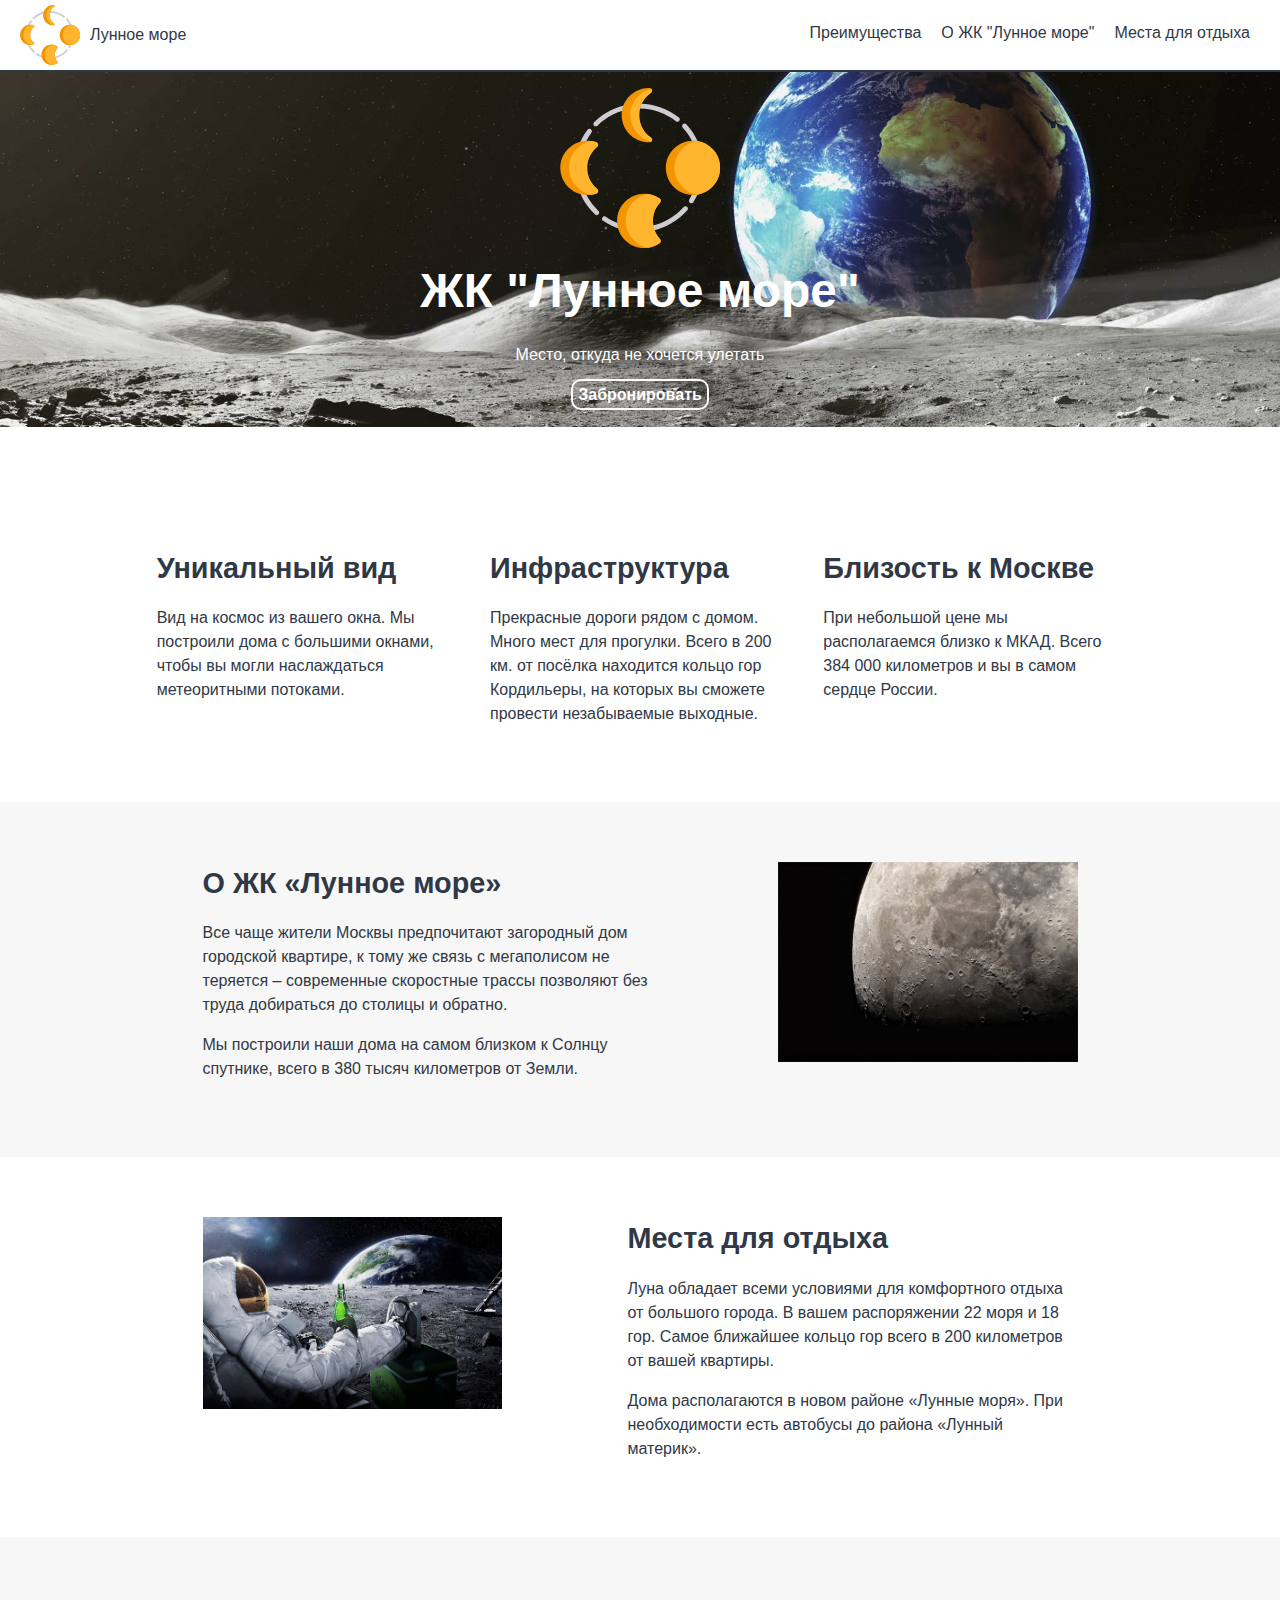
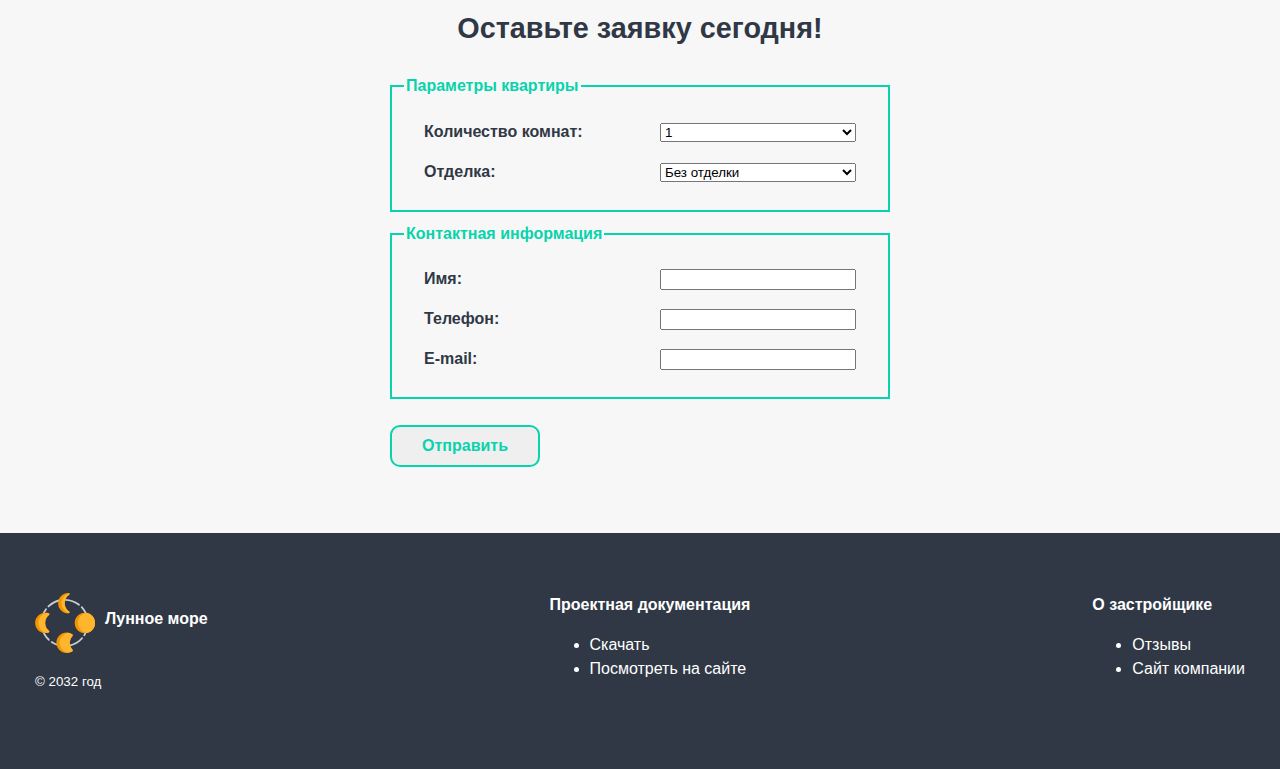
==== commit 0338707f: "update index.html and style.css check2" ====
--- a/html-boilerplate-master/src/index.html
+++ b/html-boilerplate-master/src/index.html
@@ -67,7 +67,7 @@
 			</div>
 		</section>
 		<div class="background-form">
-			<form id="order-form" class="order-form">
+			<form id="order-form" class="container order-form">
 				<div class="form-container">
 				<h2>Оставьте заявку сегодня!</h2>
 				<fieldset>
@@ -79,13 +79,13 @@
 						</div>
 
 						<div class="field">
-							<p><select name="camera-select">
+							<p><select name="camera-select" class="select-style">
 								<option value="1" selected >1</option>
 								<option value="2">2</option>
 								<option value="3">3</option>
 							</select></p>
 
-							<p><select name="decorating">
+							<p><select name="decorating" class="select-style">
 								<option value="1" selected>Без отделки</option>
 								<option value="2">Эконом</option>
 								<option value="3">Люкс</option>
@@ -102,9 +102,9 @@
 							<p><label for="input-email">E-mail:</label></p>
 						</div>
 						<div class="field">
-							<p><input type="text" id="input-name"></p>
-							<p><input type="text" id="input-tel"</p>
-							<p><input type="text" id="input-email"></p>
+							<p><input type="text" id="input-name" class="select-style"></p>
+							<p><input type="text" id="input-tel" class="select-style"</p>
+							<p><input type="text" id="input-email" class="select-style"></p>
 						</div>
 					</div>
 				</fieldset>
--- a/html-boilerplate-master/src/styles/style.css
+++ b/html-boilerplate-master/src/styles/style.css
@@ -1,7 +1,8 @@
 :root { 
         --grey: #303846;      
         --green: #09d3ac;      
-        --yellow: #f7f7f7;      
+        --yellow: #f7f7f7;
+	--white: #fff;
 }
 
 .flex-block {
@@ -64,7 +65,7 @@
 	padding: 5px 20px 5px 20px;
 	border-bottom-style: solid;
 	border-bottom-width: 2px;
-	background: #fff;
+	background: var(--white);
 }
 
 .horizontal-menu {
@@ -98,7 +99,7 @@
 	background: url("../images/banner.png");
 	background-position: center;
 	background-size: cover;
-	color: #fff;
+	color: var(--white);
 	align-items: center;
 	align-content: center; 
 	justify-content: center;
@@ -126,8 +127,8 @@
 	text-decoration: none;
 	font-size: 1em;
 	font-weight: bold;
-	color: #fff;
-	border: 2px solid #fff;
+	color: var(--white);
+	border: 2px solid var(--white);
 	border-radius: 10px;
 	margin: 0 10px;
 	padding: 5px;
@@ -141,7 +142,7 @@
 footer {
         flex: 0 0 auto;
         background-color: var(--grey);
-        color: #fff;
+        color: var(--white);
 }
 
 footer h2 {
@@ -163,10 +164,8 @@
 }
 
 .order-form {
-	padding: 60px 0;
 	margin-left: auto;
 	margin-right: auto;
-	width: 1000px;
 }
 
 .form-container {
@@ -214,13 +213,9 @@
 	grid-template-areas: "field-name field";
 }
 
-select {
-	width: 100%;
-}
-
-.field input {
-	width: 93%;
-
+.select-style {
+	box-sizing: border-box;
+	width: 100%;
 }
 
 /** CSS STYLE **/
